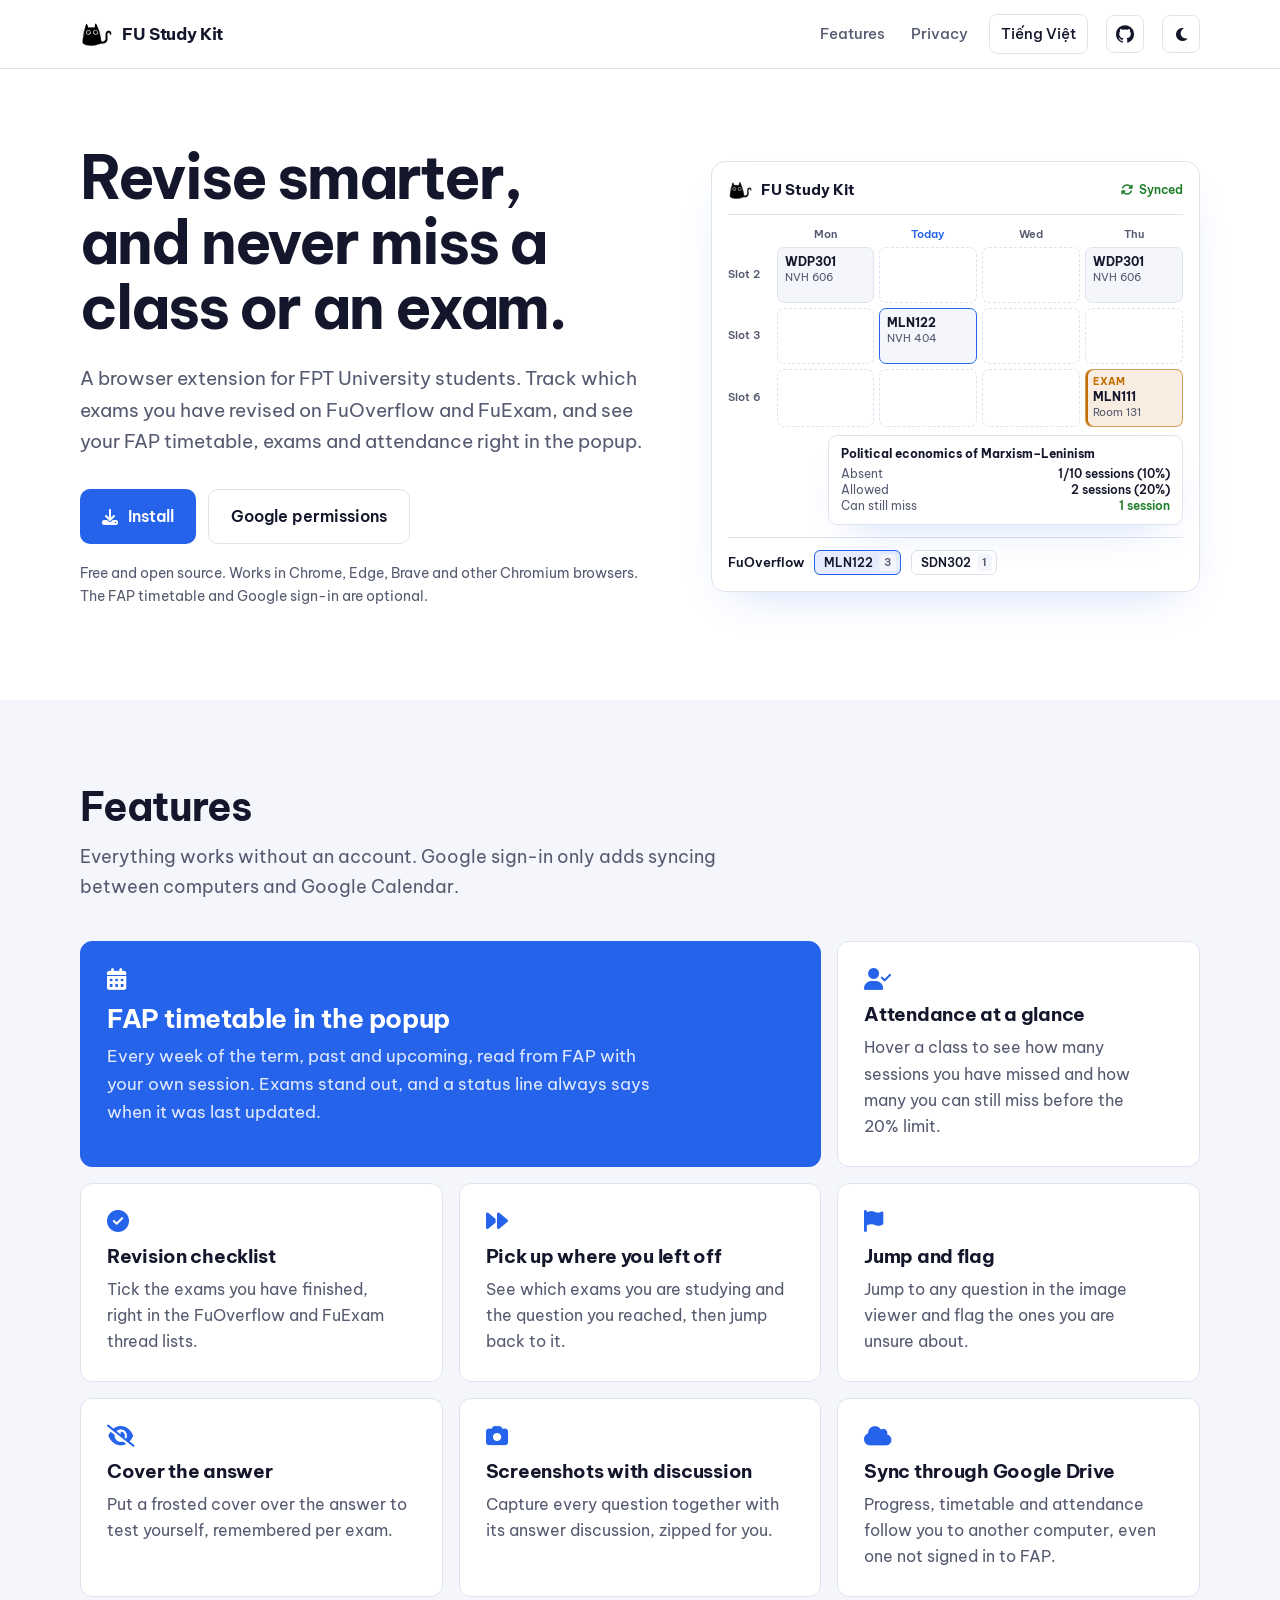
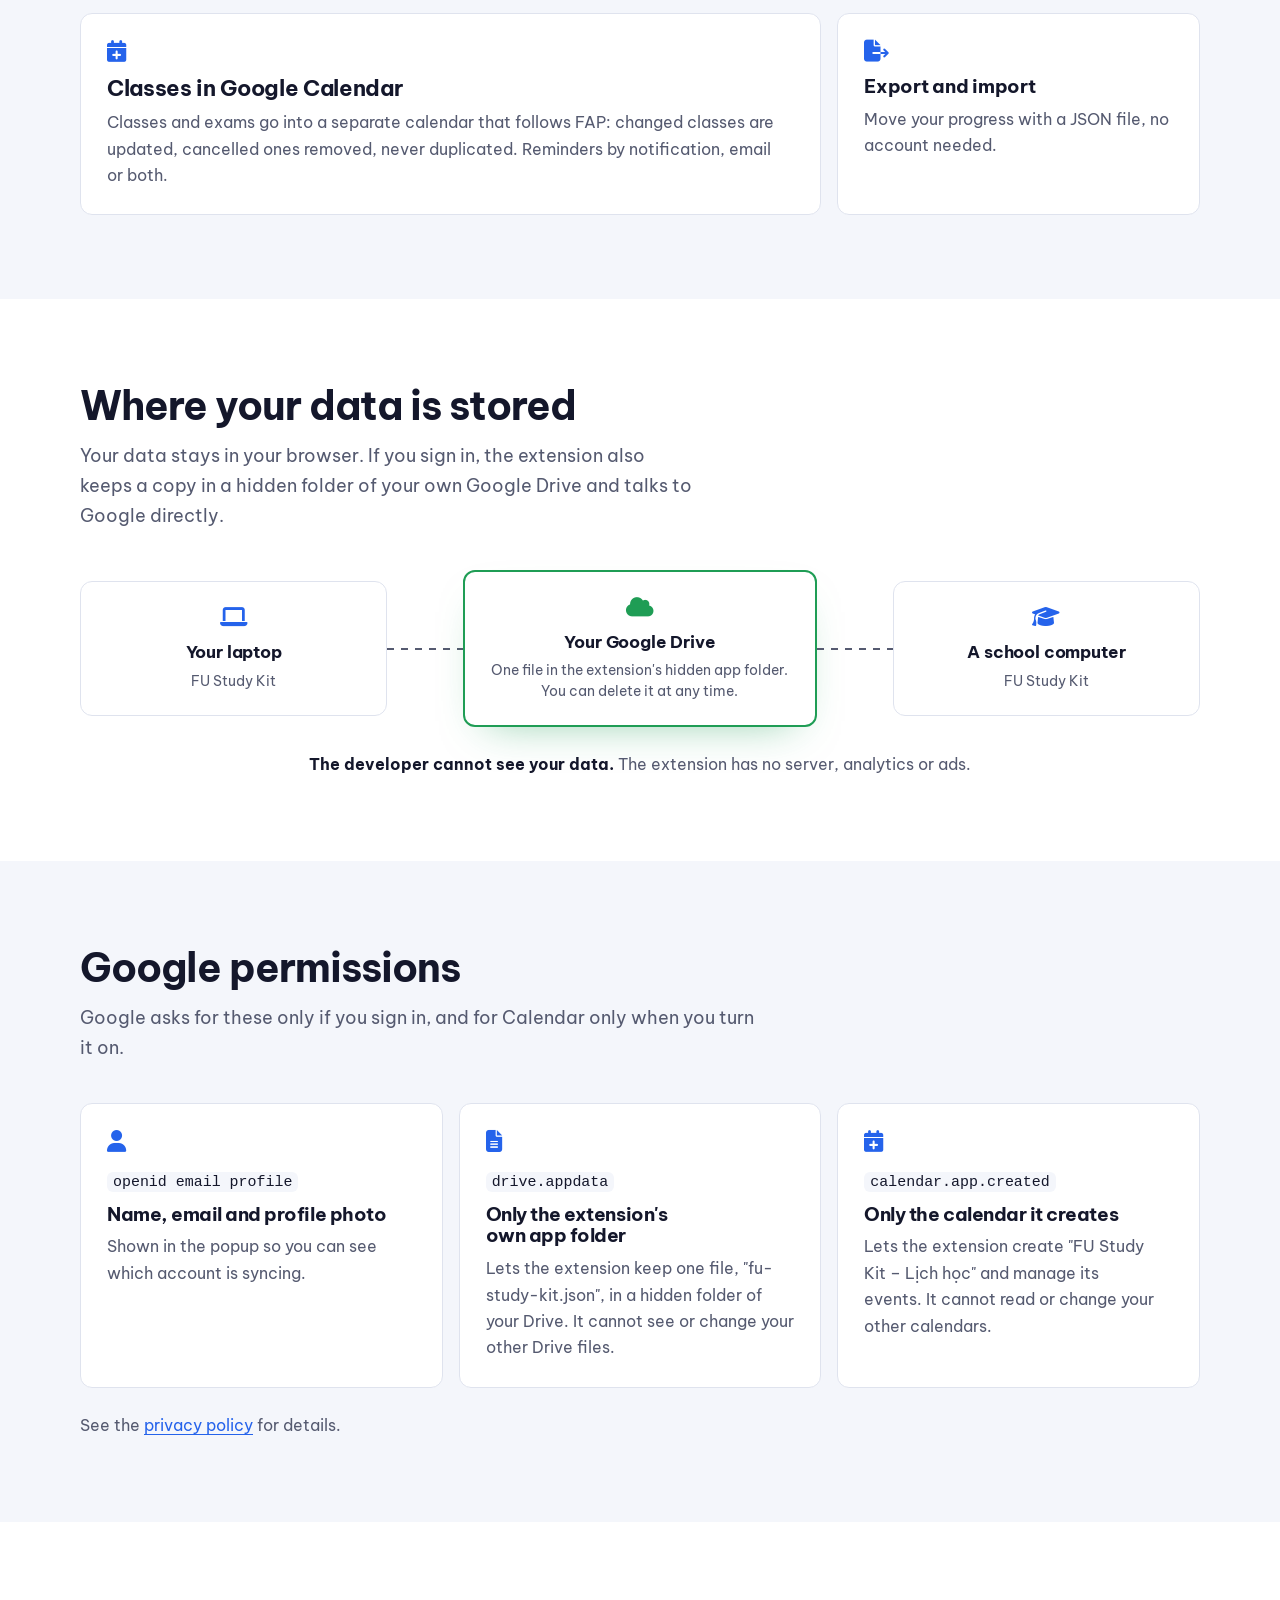
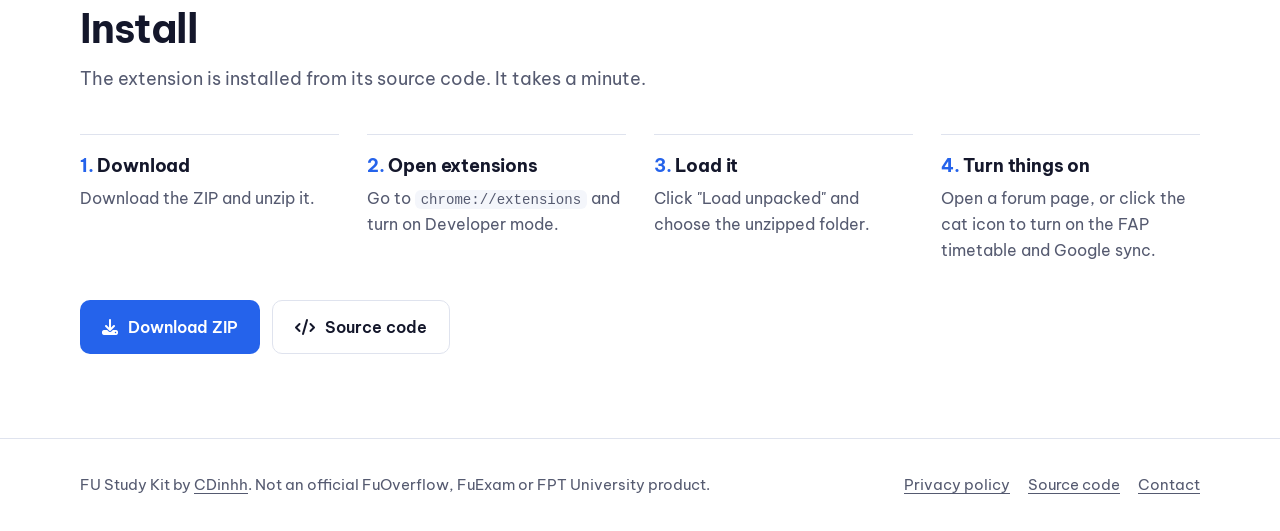
==== docs/index.html @ a61018e3 "Add an English and Vietnamese home page and privacy policy for GitHub Pages" ====
<!DOCTYPE html>
<html lang="en">

<head>
    <meta charset="UTF-8">
    <meta name="viewport" content="width=device-width, initial-scale=1">
    <title>FU Study Kit</title>
    <meta name="description" content="A free, open source browser extension for FPT University students: track exam revision on FuOverflow and FuExam, and see your FAP timetable, exams and attendance in the popup.">
    <link rel="canonical" href="https://cdinhh.github.io/Extension-FU-Study-Kit/">
    <link rel="alternate" hreflang="en" href="https://cdinhh.github.io/Extension-FU-Study-Kit/">
    <link rel="alternate" hreflang="vi" href="https://cdinhh.github.io/Extension-FU-Study-Kit/vi/">
    <meta property="og:title" content="FU Study Kit">
    <meta property="og:description" content="Exam revision checklist for FuOverflow and FuExam, and your FAP timetable, exams and attendance in one popup.">
    <meta property="og:image" content="https://cdinhh.github.io/Extension-FU-Study-Kit/logo.png">
    <link rel="icon" type="image/png" href="logo.png">
    <script src="theme.js"></script>
    <link rel="preconnect" href="https://fonts.googleapis.com">
    <link rel="preconnect" href="https://fonts.gstatic.com" crossorigin>
    <link rel="stylesheet" href="https://fonts.googleapis.com/css2?family=Be+Vietnam+Pro:wght@400;500;600;700&display=swap">
    <link rel="stylesheet" href="style.css">
</head>

<body>
    <a class="skip" href="#main">Skip to content</a>

    <header class="site-head">
        <div class="wrap">
            <a class="mark" href="./"><img src="logo.png" alt="FU Study Kit" width="32" height="32"><span>FU Study Kit</span></a>
            <nav class="nav" aria-label="Main">
                <a href="#features">Features</a>
                <a href="privacy.html">Privacy</a>
                <a class="lang" href="vi/" hreflang="vi" lang="vi">Tiếng Việt</a>
            </nav>
            <a class="head-btn" href="https://github.com/CDinhh/Extension-FU-Study-Kit" aria-label="GitHub repository" title="GitHub repository"><svg viewBox="0 0 24 24" width="18" height="18" fill="currentColor" aria-hidden="true"><path d="M12 .3a12 12 0 0 0-3.8 23.38c.6.12.83-.26.83-.58v-2.03c-3.34.73-4.04-1.61-4.04-1.61-.55-1.39-1.33-1.76-1.33-1.76-1.09-.74.08-.73.08-.73 1.2.09 1.84 1.24 1.84 1.24 1.07 1.83 2.81 1.3 3.5 1 .1-.78.42-1.31.76-1.61-2.67-.3-5.47-1.33-5.47-5.93 0-1.31.47-2.38 1.24-3.22-.13-.3-.54-1.52.1-3.18 0 0 1-.32 3.3 1.23a11.5 11.5 0 0 1 6 0c2.28-1.55 3.29-1.23 3.29-1.23.64 1.66.23 2.88.12 3.18a4.65 4.65 0 0 1 1.23 3.22c0 4.61-2.8 5.63-5.48 5.92.42.37.81 1.1.81 2.22v3.29c0 .32.21.7.82.58A12 12 0 0 0 12 .3"/></svg></a>
            <button class="theme-toggle" type="button" hidden aria-pressed="false" aria-label="Dark mode" title="Dark mode"><i class="fa-solid fa-moon" aria-hidden="true"></i><i class="fa-solid fa-sun" aria-hidden="true"></i></button>
        </div>
    </header>

    <main id="main">
        <section class="hero">
            <div class="wrap">
                <div>
                    <h1>Revise smarter, and never miss a class or an exam.</h1>
                    <p class="lede">A browser extension for FPT University students. Track which exams you have revised on FuOverflow and FuExam, and see your FAP timetable, exams and attendance right in the popup.</p>
                    <div class="cta">
                        <a class="btn btn-primary" href="#install"><i class="fa-solid fa-download" aria-hidden="true"></i>Install</a>
                        <a class="btn btn-ghost" href="#permissions">Google permissions</a>
                    </div>
                    <p class="fine">Free and open source. Works in Chrome, Edge, Brave and other Chromium browsers. The FAP timetable and Google sign-in are optional.</p>
                </div>

                <div class="mock" role="img" aria-label="Illustration of the extension popup: a weekly timetable with an exam slot, a tooltip showing a course's attendance, and the subjects revised on FuOverflow.">
                    <div class="mock-head">
                        <img src="logo.png" alt="" width="24" height="24">
                        FU Study Kit
                        <span class="sync-pill"><i class="fa-solid fa-rotate" aria-hidden="true"></i>Synced</span>
                    </div>
                    <div class="mock-tt">
                        <span></span>
                        <span class="day">Mon</span>
                        <span class="day today">Today</span>
                        <span class="day">Wed</span>
                        <span class="day">Thu</span>
                        <span class="slot">Slot 2</span>
                        <div class="c"><b>WDP301</b>NVH 606</div>
                        <div class="c empty"></div>
                        <div class="c empty"></div>
                        <div class="c"><b>WDP301</b>NVH 606</div>
                        <span class="slot">Slot 3</span>
                        <div class="c empty"></div>
                        <div class="c hover"><b>MLN122</b>NVH 404</div>
                        <div class="c empty"></div>
                        <div class="c empty"></div>
                        <span class="slot">Slot 6</span>
                        <div class="c empty"></div>
                        <div class="c empty"></div>
                        <div class="c empty"></div>
                        <div class="c exam"><i>EXAM</i><b>MLN111</b>Room 131</div>
                    </div>
                    <div class="mock-tip">
                        <b>Political economics of Marxism–Leninism</b>
                        <span>Absent <em>1/10 sessions (10%)</em></span>
                        <span>Allowed <em>2 sessions (20%)</em></span>
                        <span>Can still miss <em class="ok">1 session</em></span>
                    </div>
                    <div class="mock-sites">
                        FuOverflow
                        <span class="chip on">MLN122 <span>3</span></span>
                        <span class="chip">SDN302 <span>1</span></span>
                    </div>
                </div>
            </div>
        </section>

        <section class="section alt" id="features">
            <div class="wrap">
                <div class="section-head in">
                    <h2>Features</h2>
                    <p>Everything works without an account. Google sign-in only adds syncing between computers and Google Calendar.</p>
                </div>
                <div class="bento">
                    <article class="tile wide in">
                        <i class="icon fa-solid fa-calendar-days" aria-hidden="true"></i>
                        <h3>FAP timetable in the popup</h3>
                        <p>Every week of the term, past and upcoming, read from FAP with your own session. Exams stand out, and a status line always says when it was last updated.</p>
                    </article>
                    <article class="tile in">
                        <i class="icon fa-solid fa-user-check" aria-hidden="true"></i>
                        <h3>Attendance at a glance</h3>
                        <p>Hover a class to see how many sessions you have missed and how many you can still miss before the 20% limit.</p>
                    </article>
                    <article class="tile in">
                        <i class="icon fa-solid fa-circle-check" aria-hidden="true"></i>
                        <h3>Revision checklist</h3>
                        <p>Tick the exams you have finished, right in the FuOverflow and FuExam thread lists.</p>
                    </article>
                    <article class="tile in">
                        <i class="icon fa-solid fa-forward" aria-hidden="true"></i>
                        <h3>Pick up where you left off</h3>
                        <p>See which exams you are studying and the question you reached, then jump back to it.</p>
                    </article>
                    <article class="tile in">
                        <i class="icon fa-solid fa-flag" aria-hidden="true"></i>
                        <h3>Jump and flag</h3>
                        <p>Jump to any question in the image viewer and flag the ones you are unsure about.</p>
                    </article>
                    <article class="tile in">
                        <i class="icon fa-solid fa-eye-slash" aria-hidden="true"></i>
                        <h3>Cover the answer</h3>
                        <p>Put a frosted cover over the answer to test yourself, remembered per exam.</p>
                    </article>
                    <article class="tile in">
                        <i class="icon fa-solid fa-camera" aria-hidden="true"></i>
                        <h3>Screenshots with discussion</h3>
                        <p>Capture every question together with its answer discussion, zipped for you.</p>
                    </article>
                    <article class="tile in">
                        <i class="icon fa-solid fa-cloud" aria-hidden="true"></i>
                        <h3>Sync through Google Drive</h3>
                        <p>Progress, timetable and attendance follow you to another computer, even one not signed in to FAP.</p>
                    </article>
                    <article class="tile span in">
                        <i class="icon fa-solid fa-calendar-plus" aria-hidden="true"></i>
                        <h3>Classes in Google Calendar</h3>
                        <p>Classes and exams go into a separate calendar that follows FAP: changed classes are updated, cancelled ones removed, never duplicated. Reminders by notification, email or both.</p>
                    </article>
                    <article class="tile in">
                        <i class="icon fa-solid fa-file-export" aria-hidden="true"></i>
                        <h3>Export and import</h3>
                        <p>Move your progress with a JSON file, no account needed.</p>
                    </article>
                </div>
            </div>
        </section>

        <section class="section" id="sync">
            <div class="wrap">
                <div class="section-head in">
                    <h2>Where your data is stored</h2>
                    <p>Your data stays in your browser. If you sign in, the extension also keeps a copy in a hidden folder of your own Google Drive and talks to Google directly.</p>
                </div>
                <div class="flow in">
                    <div class="node">
                        <i class="icon fa-solid fa-laptop" aria-hidden="true"></i>
                        <strong>Your laptop</strong>
                        <small>FU Study Kit</small>
                    </div>
                    <div class="pipe" aria-hidden="true"></div>
                    <div class="node home">
                        <i class="icon fa-solid fa-cloud" aria-hidden="true"></i>
                        <strong>Your Google Drive</strong>
                        <small>One file in the extension's hidden app folder. You can delete it at any time.</small>
                    </div>
                    <div class="pipe rev" aria-hidden="true"></div>
                    <div class="node">
                        <i class="icon fa-solid fa-graduation-cap" aria-hidden="true"></i>
                        <strong>A school computer</strong>
                        <small>FU Study Kit</small>
                    </div>
                </div>
                <p class="flow-note in"><b>The developer cannot see your data.</b> The extension has no server, analytics or ads.</p>
            </div>
        </section>

        <section class="section alt" id="permissions">
            <div class="wrap">
                <div class="section-head in">
                    <h2>Google permissions</h2>
                    <p>Google asks for these only if you sign in, and for Calendar only when you turn it on.</p>
                </div>
                <div class="perm">
                    <article class="in">
                        <i class="icon fa-solid fa-user" aria-hidden="true"></i>
                        <code>openid email profile</code>
                        <h3>Name, email and profile photo</h3>
                        <p>Shown in the popup so you can see which account is syncing.</p>
                    </article>
                    <article class="in">
                        <i class="icon fa-solid fa-file-lines" aria-hidden="true"></i>
                        <code>drive.appdata</code>
                        <h3>Only the extension's own app folder</h3>
                        <p>Lets the extension keep one file, "fu-study-kit.json", in a hidden folder of your Drive. It cannot see or change your other Drive files.</p>
                    </article>
                    <article class="in">
                        <i class="icon fa-solid fa-calendar-plus" aria-hidden="true"></i>
                        <code>calendar.app.created</code>
                        <h3>Only the calendar it creates</h3>
                        <p>Lets the extension create "FU Study Kit – Lịch học" and manage its events. It cannot read or change your other calendars.</p>
                    </article>
                </div>
                <p class="more in">See the <a href="privacy.html">privacy policy</a> for details.</p>
            </div>
        </section>

        <section class="section" id="install">
            <div class="wrap">
                <div class="section-head in">
                    <h2>Install</h2>
                    <p>The extension is installed from its source code. It takes a minute.</p>
                </div>
                <ol class="steps in">
                    <li><b>Download</b>Download the ZIP and unzip it.</li>
                    <li><b>Open extensions</b>Go to <code>chrome://extensions</code> and turn on Developer mode.</li>
                    <li><b>Load it</b>Click "Load unpacked" and choose the unzipped folder.</li>
                    <li><b>Turn things on</b>Open a forum page, or click the cat icon to turn on the FAP timetable and Google sync.</li>
                </ol>
                <div class="steps-cta cta">
                    <a class="btn btn-primary" href="https://github.com/CDinhh/Extension-FU-Study-Kit/archive/refs/heads/main.zip"><i class="fa-solid fa-download" aria-hidden="true"></i>Download ZIP</a>
                    <a class="btn btn-ghost" href="https://github.com/CDinhh/Extension-FU-Study-Kit"><i class="fa-solid fa-code" aria-hidden="true"></i>Source code</a>
                </div>
            </div>
        </section>
    </main>

    <footer class="site-foot">
        <div class="wrap">
            <span>FU Study Kit by <a href="https://github.com/CDinhh">CDinhh</a>. Not an official FuOverflow, FuExam or FPT University product.</span>
            <nav aria-label="Footer">
                <a href="privacy.html">Privacy policy</a>
                <a href="https://github.com/CDinhh/Extension-FU-Study-Kit">Source code</a>
                <a href="https://github.com/CDinhh/Extension-FU-Study-Kit/issues">Contact</a>
            </nav>
        </div>
    </footer>
</body>

</html>
---- docs/style.css ----
/* Icons: Font Awesome Free 6.5.1 solid (fontawesome.com, CC BY 4.0 / SIL OFL 1.1, see fontawesome-LICENSE.txt); the classes below are the glyphs this site uses. */
@font-face {
    font-family: 'Font Awesome 6 Free';
    font-weight: 900;
    font-display: block;
    src: url('fa-solid-900.woff2') format('woff2');
}
.fa-solid { display: inline-block; font: 900 1em/1 'Font Awesome 6 Free'; -webkit-font-smoothing: antialiased; }
.fa-rotate::before { content: '\f2f1'; }
.fa-circle-check::before { content: '\f058'; }
.fa-file-export::before { content: '\f56e'; }
.fa-house::before { content: '\f015'; }
.fa-download::before { content: '\f019'; }
.fa-moon::before { content: '\f186'; }
.fa-sun::before { content: '\f185'; }
.fa-user::before { content: '\f007'; }
.fa-file-lines::before { content: '\f15c'; }
.fa-server::before { content: '\f233'; }
.fa-ban::before { content: '\f05e'; }
.fa-calendar-days::before { content: '\f073'; }
.fa-calendar-plus::before { content: '\f271'; }
.fa-user-check::before { content: '\f4fc'; }
.fa-flag::before { content: '\f024'; }
.fa-camera::before { content: '\f030'; }
.fa-eye-slash::before { content: '\f070'; }
.fa-forward::before { content: '\f04e'; }
.fa-cloud::before { content: '\f0c2'; }
.fa-laptop::before { content: '\f109'; }
.fa-graduation-cap::before { content: '\f19d'; }
.fa-code::before { content: '\f121'; }

:root {
    color-scheme: light;
    --paper: #ffffff;
    --paper-2: #f4f6fb;
    --card: #ffffff;
    --ink: #14172b;
    --muted: #555a70;
    --line: #dfe3ee;
    --brand: #2563eb;
    --brand-ink: #ffffff;
    --sky: #06b6f5;
    --ok: #1d7d27;
    --drive: #1f9d55;
    --exam: #c26d00;
    --shadow: 0 18px 44px -24px rgb(37 99 235 / 30%);
    --radius: 12px;
    --sans: 'Be Vietnam Pro', 'Segoe UI Variable', 'Segoe UI', system-ui, sans-serif;
}

:root[data-theme='dark'] {
    color-scheme: dark;
    --paper: #0b0c0f;
    --paper-2: #121419;
    --card: #191c22;
    --ink: #f2f3f8;
    --muted: #aeb1c5;
    --line: #2a2e37;
    --brand: #6ea8fe;
    --brand-ink: #0b0c0f;
    --ok: #3ecf8e;
    --drive: #3ecf8e;
    --exam: #f5a524;
    --shadow: 0 18px 44px -24px rgb(0 0 0 / 80%);
}

*, *::before, *::after { box-sizing: border-box; }

html { scroll-behavior: smooth; scroll-padding-top: 88px; -webkit-text-size-adjust: 100%; }

body {
    margin: 0;
    background: var(--paper);
    color: var(--ink);
    font: 400 17px/1.65 var(--sans);
    -webkit-font-smoothing: antialiased;
}

img { display: block; max-width: 100%; }

a { color: var(--brand); text-underline-offset: 3px; text-decoration-thickness: 1px; }
a:hover { text-decoration-thickness: 2px; }
:focus-visible { outline: 3px solid var(--sky); outline-offset: 3px; border-radius: 6px; }

h1, h2, h3 { margin: 0; line-height: 1.15; letter-spacing: -.025em; font-weight: 700; text-wrap: balance; }
p { margin: 0; text-wrap: pretty; }

.wrap { width: min(1120px, 100% - 40px); margin-inline: auto; }

.skip {
    position: absolute;
    left: 16px;
    top: -60px;
    z-index: 30;
    padding: 8px 14px;
    background: var(--brand);
    color: var(--brand-ink);
    border-radius: 8px;
}
.skip:focus { top: 12px; }

/* ===== Header ===== */
.site-head {
    position: sticky;
    top: 0;
    z-index: 20;
    background: color-mix(in srgb, var(--paper) 88%, transparent);
    backdrop-filter: blur(14px);
    border-bottom: 1px solid var(--line);
}
.site-head .wrap { display: flex; align-items: center; gap: 12px; min-height: 68px; }

.mark {
    display: flex;
    align-items: center;
    gap: 10px;
    color: var(--ink);
    font-weight: 700;
    letter-spacing: -.02em;
    text-decoration: none;
    margin-right: auto;
}
.mark img { flex: none; width: 32px; height: 32px; border-radius: 8px; transition: transform .5s cubic-bezier(.2, 1.4, .4, 1); }
.mark:hover img { transform: rotate(-14deg) scale(1.08); }

.nav { display: flex; align-items: center; gap: 4px; font-size: 15px; font-weight: 500; }
.nav a { padding: 7px 11px; border-radius: 8px; color: var(--muted); text-decoration: none; white-space: nowrap; transition: background .2s, color .2s; }
.nav a:hover { background: var(--paper-2); color: var(--ink); }
.nav a[aria-current='page'] { color: var(--ink); }
.nav .lang { border: 1px solid var(--line); margin-left: 6px; color: var(--ink); }

.head-btn {
    flex: none;
    display: grid;
    place-items: center;
    width: 38px;
    height: 38px;
    margin-left: 6px;
    border: 1px solid var(--line);
    border-radius: 8px;
    color: var(--ink);
    transition: background .2s;
}
.head-btn:hover { background: var(--paper-2); }
.head-btn svg { transition: transform .4s cubic-bezier(.2, 1.4, .4, 1); }
.head-btn:hover svg { transform: rotate(-8deg) scale(1.12); }

.theme-toggle {
    flex: none;
    display: grid;
    place-items: center;
    width: 38px;
    height: 38px;
    margin-left: 6px;
    border: 1px solid var(--line);
    border-radius: 8px;
    background: transparent;
    color: var(--ink);
    font-size: 15px;
    cursor: pointer;
    transition: background .2s;
}
.theme-toggle[hidden] { display: none; }
.theme-toggle:hover { background: var(--paper-2); }
.theme-toggle .fa-solid { transition: transform .4s cubic-bezier(.2, 1.4, .4, 1); }
.theme-toggle:hover .fa-solid { transform: rotate(-20deg) scale(1.12); }
.theme-toggle .fa-sun, :root[data-theme='dark'] .theme-toggle .fa-moon { display: none; }
:root[data-theme='dark'] .theme-toggle .fa-sun { display: inline-block; }

/* ===== Buttons ===== */
.btn {
    display: inline-flex;
    align-items: center;
    gap: 10px;
    padding: 13px 22px;
    border-radius: 10px;
    font-weight: 600;
    font-size: 16px;
    text-decoration: none;
    transition: transform .25s cubic-bezier(.2, 1.4, .4, 1), background .2s, border-color .2s;
}
.btn:hover { transform: translateY(-2px); }
.btn:active { transform: translateY(0); }
.btn-primary { background: var(--brand); color: var(--brand-ink); }
.btn-ghost { color: var(--ink); border: 1px solid var(--line); background: var(--card); }
.btn-ghost:hover { border-color: var(--brand); }

/* ===== Hero ===== */
.hero { padding: 76px 0 92px; }
.hero .wrap { display: grid; grid-template-columns: 1.08fr .92fr; gap: 56px; align-items: center; }
.hero h1 { font-size: clamp(38px, 5.2vw, 60px); line-height: 1.08; letter-spacing: -.035em; }
.lede { margin: 24px 0 32px; max-width: 34em; font-size: 19px; color: var(--muted); }
.cta { display: flex; flex-wrap: wrap; gap: 12px; }
.fine { margin-top: 18px; font-size: 14px; color: var(--muted); }

/* Popup mock, modelled on the real extension popup */
.mock {
    border-radius: 14px;
    background: var(--card);
    border: 1px solid var(--line);
    box-shadow: var(--shadow);
    padding: 16px;
    font-size: 13px;
    line-height: 1.35;
    user-select: none;
    animation: rise .8s cubic-bezier(.2, 1.1, .3, 1) both;
}
.mock-head { display: flex; align-items: center; gap: 9px; padding-bottom: 12px; border-bottom: 1px solid var(--line); font-weight: 700; font-size: 15px; }
.mock-head img { width: 24px; height: 24px; border-radius: 6px; }
.sync-pill { display: inline-flex; align-items: center; gap: 6px; margin-left: auto; font-size: 12px; font-weight: 600; color: var(--ok); }
.sync-pill .fa-solid { animation: spin 1.2s .9s cubic-bezier(.5, 0, .3, 1) 2 both; }

.mock-tt { display: grid; grid-template-columns: 44px repeat(4, 1fr); gap: 5px; margin-top: 12px; }
.mock-tt .day { text-align: center; font-size: 11px; font-weight: 600; color: var(--muted); }
.mock-tt .day.today { color: var(--brand); }
.mock-tt .slot { align-self: center; font-size: 11px; font-weight: 600; color: var(--muted); }
.mock-tt .c { min-height: 56px; padding: 6px 7px; border: 1px solid var(--line); border-radius: 7px; background: var(--paper-2); font-size: 11px; color: var(--muted); animation: rise .6s cubic-bezier(.2, 1, .3, 1) both; }
.mock-tt .c b { display: block; color: var(--ink); font-size: 12px; }
.mock-tt .c.empty { border-style: dashed; background: transparent; animation: none; }
.mock-tt .c.exam { border-color: color-mix(in srgb, var(--exam) 60%, transparent); background: color-mix(in srgb, var(--exam) 12%, var(--card)); box-shadow: inset 2px 0 0 var(--exam); }
.mock-tt .c.exam i { display: block; font-style: normal; font-size: 9.5px; font-weight: 700; letter-spacing: .04em; color: var(--exam); }
.mock-tt .c.hover { border-color: var(--brand); }
.mock-tt .c:nth-child(7) { animation-delay: .15s; }
.mock-tt .c:nth-child(9) { animation-delay: .3s; }
.mock-tt .c:nth-child(14) { animation-delay: .45s; }

.mock-tip { position: relative; width: 78%; margin: 8px 0 0 auto; padding: 10px 12px; border: 1px solid var(--line); border-radius: 9px; background: var(--card); box-shadow: var(--shadow); font-size: 12px; animation: rise .6s 1.1s cubic-bezier(.2, 1, .3, 1) both; }
.mock-tip b { display: block; margin-bottom: 4px; color: var(--ink); }
.mock-tip span { display: flex; justify-content: space-between; gap: 12px; color: var(--muted); }
.mock-tip em { font-style: normal; font-weight: 600; color: var(--ink); }
.mock-tip em.ok { color: var(--ok); }

.mock-sites { display: flex; align-items: center; gap: 10px; margin-top: 12px; padding-top: 12px; border-top: 1px solid var(--line); font-weight: 600; }
.chip { display: inline-flex; align-items: center; gap: 6px; padding: 3px 4px 3px 9px; border: 1px solid var(--line); border-radius: 6px; font-size: 12px; font-weight: 600; }
.chip span { padding: 1px 5px; border-radius: 4px; background: var(--paper-2); color: var(--muted); font-size: 11px; }
.chip.on { border-color: var(--brand); background: color-mix(in srgb, var(--brand) 12%, var(--card)); }

@keyframes rise { from { opacity: 0; transform: translateY(14px); } }
@keyframes spin { to { transform: rotate(360deg); } }

/* ===== Sections ===== */
.section { padding: 84px 0; }
.section.alt { background: var(--paper-2); }
.section-head { max-width: 40em; margin-bottom: 40px; }
.section-head h2 { font-size: clamp(28px, 3.6vw, 40px); }
.section-head p { margin-top: 12px; color: var(--muted); font-size: 18px; }

@supports (animation-timeline: view()) {
    @media (prefers-reduced-motion: no-preference) {
        .in { animation: rise linear both; animation-timeline: view(); animation-range: entry 0% entry 42%; }
    }
}

/* Icon in front of a card title */
.icon { display: block; margin-bottom: 14px; color: var(--brand); font-size: 22px; transition: transform .35s cubic-bezier(.2, 1.5, .4, 1); }

/* Features */
.bento { display: grid; grid-template-columns: repeat(3, 1fr); gap: 16px; }
.tile { padding: 26px; background: var(--card); border: 1px solid var(--line); border-radius: var(--radius); transition: border-color .25s; }
.tile:hover { border-color: var(--brand); }
.tile:hover .icon { transform: translateY(-3px) scale(1.1); }
.tile h3 { font-size: 19px; margin-bottom: 8px; letter-spacing: -.015em; }
.tile p { color: var(--muted); font-size: 16px; }
.tile.wide { grid-column: span 2; background: var(--brand); border-color: var(--brand); }
.tile.wide .icon, .tile.wide h3 { color: var(--brand-ink); }
.tile.wide h3 { font-size: 26px; }
.tile.wide p { color: color-mix(in srgb, var(--brand-ink) 86%, transparent); font-size: 17px; max-width: 32em; }
.tile.span { grid-column: span 2; }
.tile.span h3 { font-size: 22px; }

/* Sync flow */
.flow { display: grid; grid-template-columns: 1fr 76px 1.15fr 76px 1fr; align-items: center; }
.node { padding: 24px 20px; text-align: center; background: var(--card); border: 1px solid var(--line); border-radius: var(--radius); }
.node .icon { margin: 0 auto 10px; }
.node strong { display: block; font-size: 17px; letter-spacing: -.01em; }
.node small { display: block; margin-top: 4px; color: var(--muted); font-size: 14px; line-height: 1.45; }
.node.home { border: 2px solid var(--drive); box-shadow: 0 18px 44px -24px color-mix(in srgb, var(--drive) 55%, transparent); }
.node.home .icon { color: var(--drive); }
.pipe { height: 2px; background: repeating-linear-gradient(90deg, var(--muted) 0 7px, transparent 7px 14px); background-size: 28px 2px; animation: flow 1.1s linear infinite; }
.pipe.rev { animation-direction: reverse; }
@keyframes flow { to { background-position-x: 28px; } }
@keyframes flow-down { to { background-position-y: 28px; } }
.flow-note { margin-top: 24px; text-align: center; color: var(--muted); font-size: 16px; }
.flow-note b { color: var(--ink); }
.more { margin-top: 24px; color: var(--muted); font-size: 16px; }

/* Permissions */
.perm { display: grid; grid-template-columns: repeat(3, 1fr); gap: 16px; }
.perm article { padding: 26px; border-radius: var(--radius); background: var(--card); border: 1px solid var(--line); }
.perm h3 { font-size: 19px; margin-bottom: 8px; }
.perm p { color: var(--muted); font-size: 16px; }
code { font: 500 .88em ui-monospace, 'Cascadia Code', Consolas, monospace; padding: .12em .4em; border-radius: 6px; background: var(--paper-2); overflow-wrap: anywhere; }
.perm code { display: inline-block; margin-bottom: 12px; }

/* Install steps */
.steps { display: grid; grid-template-columns: repeat(4, 1fr); gap: 28px; margin: 0; padding: 0; list-style: none; counter-reset: s; }
.steps li { counter-increment: s; padding-top: 16px; border-top: 1px solid var(--line); color: var(--muted); font-size: 16px; }
.steps b { display: block; margin-bottom: 4px; color: var(--ink); font-size: 18px; letter-spacing: -.01em; }
.steps b::before { content: counter(s) '. '; color: var(--brand); }
.steps-cta { margin-top: 36px; }

/* ===== Policy page ===== */
.doc-hero { padding: 60px 0 44px; }
.doc-hero h1 { font-size: clamp(36px, 5vw, 54px); letter-spacing: -.035em; }
.doc-hero .meta { margin-top: 14px; color: var(--muted); font-size: 15px; }

.promises { display: grid; grid-template-columns: repeat(3, 1fr); gap: 14px; margin-top: 34px; }
.promises div { padding: 20px; background: var(--paper-2); border-radius: var(--radius); font-size: 15px; color: var(--muted); line-height: 1.5; }
.promises .icon { font-size: 18px; margin-bottom: 10px; }
.promises b { display: block; color: var(--ink); font-size: 17px; letter-spacing: -.01em; margin-bottom: 3px; }

.doc { display: grid; grid-template-columns: 230px minmax(0, 1fr); gap: 56px; align-items: start; padding-bottom: 96px; }
.toc { position: sticky; top: 92px; font-size: 14.5px; }
.toc ol { margin: 0; padding: 0; list-style: none; }
.toc a { display: block; padding: 5px 0; color: var(--muted); text-decoration: none; line-height: 1.4; transition: color .2s; }
.toc a:hover { color: var(--brand); }

.prose { max-width: 720px; }
.prose section + section { margin-top: 48px; }
.prose h2 { font-size: 26px; margin-bottom: 14px; }
.prose p + p, .prose p + ul, .prose ul + p, .prose p + .table-wrap, .prose .table-wrap + p { margin-top: 14px; }
.prose ul { padding-left: 20px; margin-bottom: 0; }
.prose li + li { margin-top: 8px; }

.table-wrap { overflow-x: auto; border: 1px solid var(--line); border-radius: var(--radius); background: var(--card); }
table { width: 100%; border-collapse: collapse; font-size: 15px; line-height: 1.5; }
th, td { padding: 13px 16px; text-align: left; vertical-align: top; }
thead th { font-size: 13px; font-weight: 600; color: var(--muted); background: var(--paper-2); }
tbody tr + tr th, tbody tr + tr td { border-top: 1px solid var(--line); }
tbody th { font-weight: 600; min-width: 150px; }
td { min-width: 170px; color: var(--muted); }

.callout { margin-top: 16px; padding: 18px 20px; background: var(--paper-2); border-radius: var(--radius); font-size: 16px; }
.callout p + p { margin-top: 10px; }

/* ===== Footer ===== */
.site-foot { padding: 34px 0; border-top: 1px solid var(--line); color: var(--muted); font-size: 14.5px; }
.site-foot .wrap { display: flex; flex-wrap: wrap; gap: 8px 22px; align-items: center; justify-content: space-between; }
.site-foot nav { display: flex; flex-wrap: wrap; gap: 6px 18px; }
.site-foot a { color: var(--muted); }
.site-foot a:hover { color: var(--ink); }

/* ===== Responsive ===== */
@media (max-width: 920px) {
    .hero { padding: 48px 0 72px; }
    .hero .wrap { grid-template-columns: 1fr; gap: 48px; }
    .bento, .perm { grid-template-columns: repeat(2, 1fr); }
    .steps { grid-template-columns: repeat(2, 1fr); }
    .doc { grid-template-columns: minmax(0, 1fr); gap: 28px; }
    .toc { position: static; }
    .toc ol { columns: 2; column-gap: 16px; }
    .toc li { break-inside: avoid; }
}

@media (max-width: 640px) {
    body { font-size: 16px; }
    .wrap { width: calc(100% - 32px); }
    .section { padding: 64px 0; }
    .site-head .wrap { min-height: 60px; gap: 2px; }
    .head-btn, .theme-toggle { width: 34px; height: 34px; margin-left: 2px; }
    .nav .lang { margin-left: 2px; }
    .mark span, .nav a:first-child { display: none; }
    .nav { font-size: 14px; }
    .nav a { padding: 6px 8px; }
    .lede { font-size: 17px; }
    .bento, .perm, .steps, .promises { grid-template-columns: 1fr; }
    .tile.wide, .tile.span { grid-column: auto; }
    .cta .btn { flex: 1 1 100%; justify-content: center; }
    .flow { grid-template-columns: 1fr; }
    .pipe { justify-self: center; width: 2px; height: 34px; background: repeating-linear-gradient(180deg, var(--muted) 0 7px, transparent 7px 14px); background-size: 2px 28px; animation-name: flow-down; }
    .toc ol { columns: 1; }
    .mock-tt { grid-template-columns: 38px repeat(4, 1fr); }
}

@media (prefers-reduced-motion: reduce) {
    *, *::before, *::after, ::view-transition-group(*), ::view-transition-old(*), ::view-transition-new(*) { animation: none !important; transition: none !important; }
    html { scroll-behavior: auto; }
}
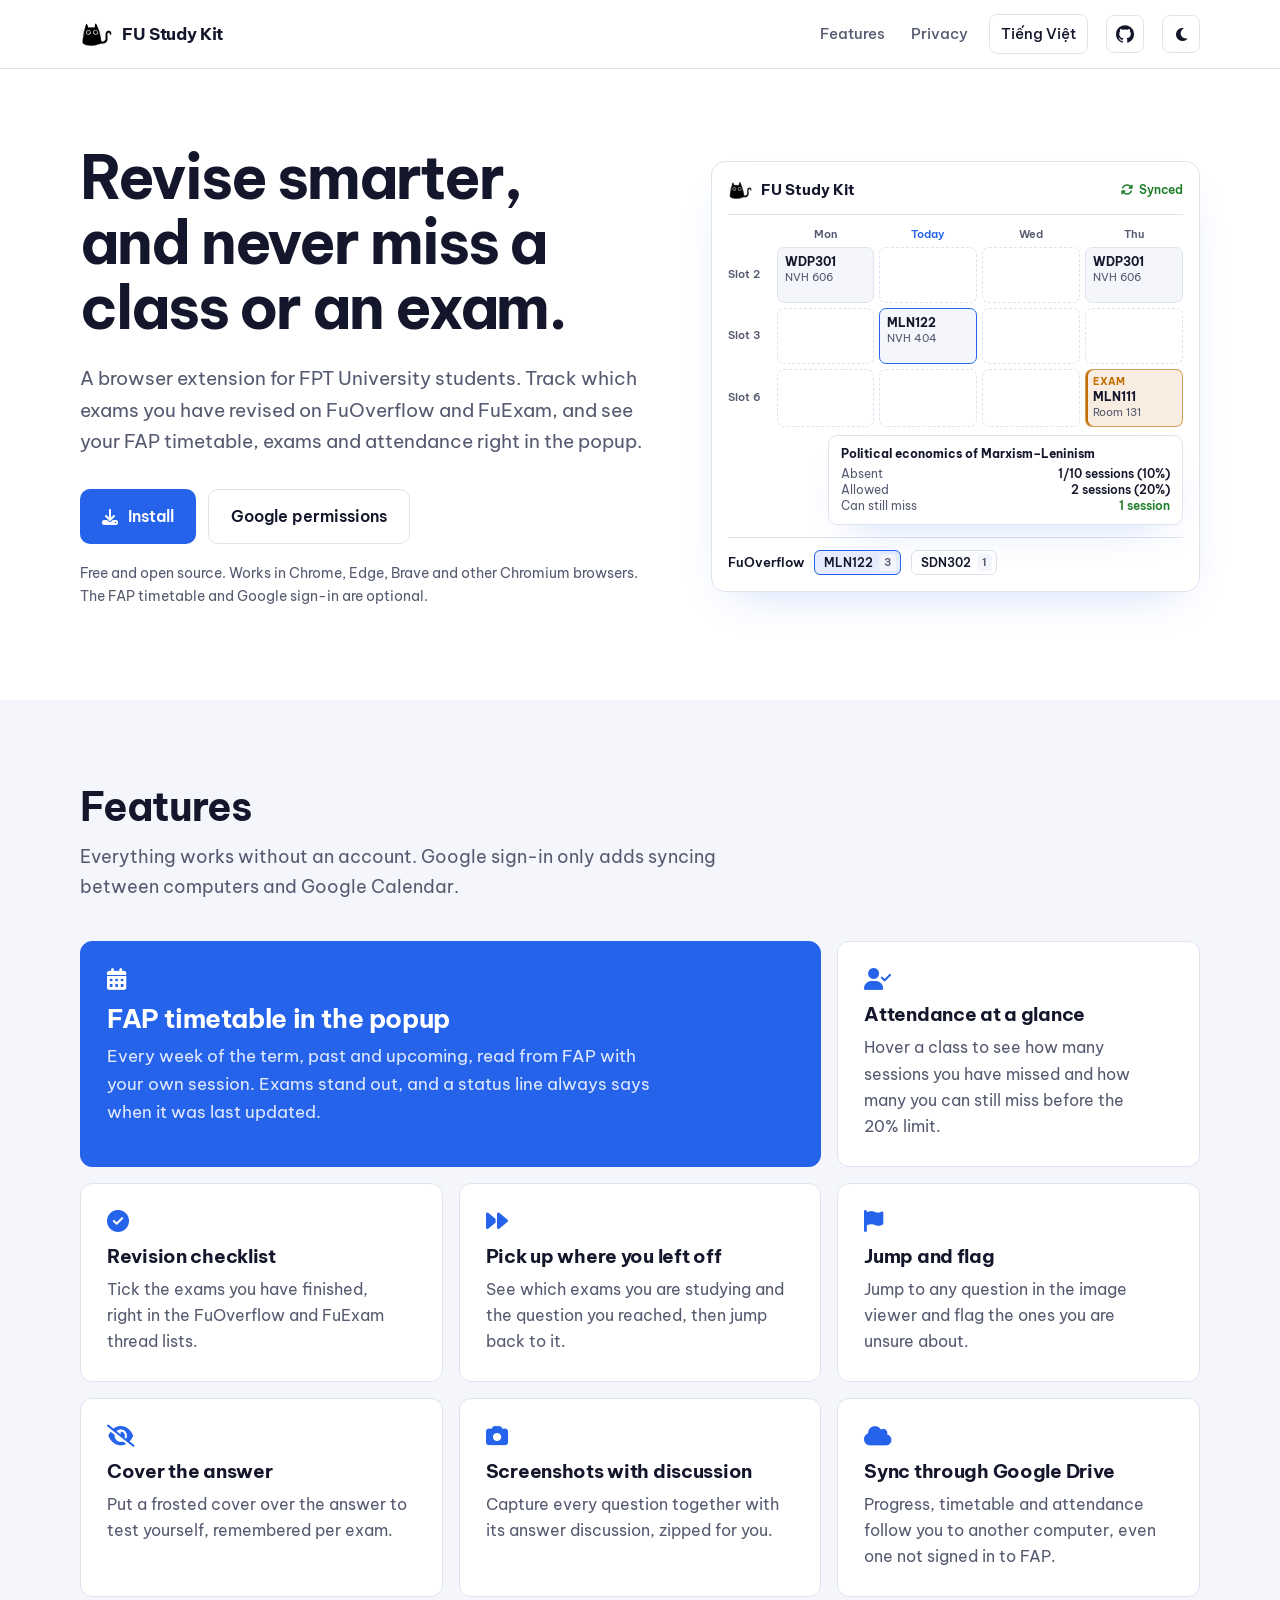
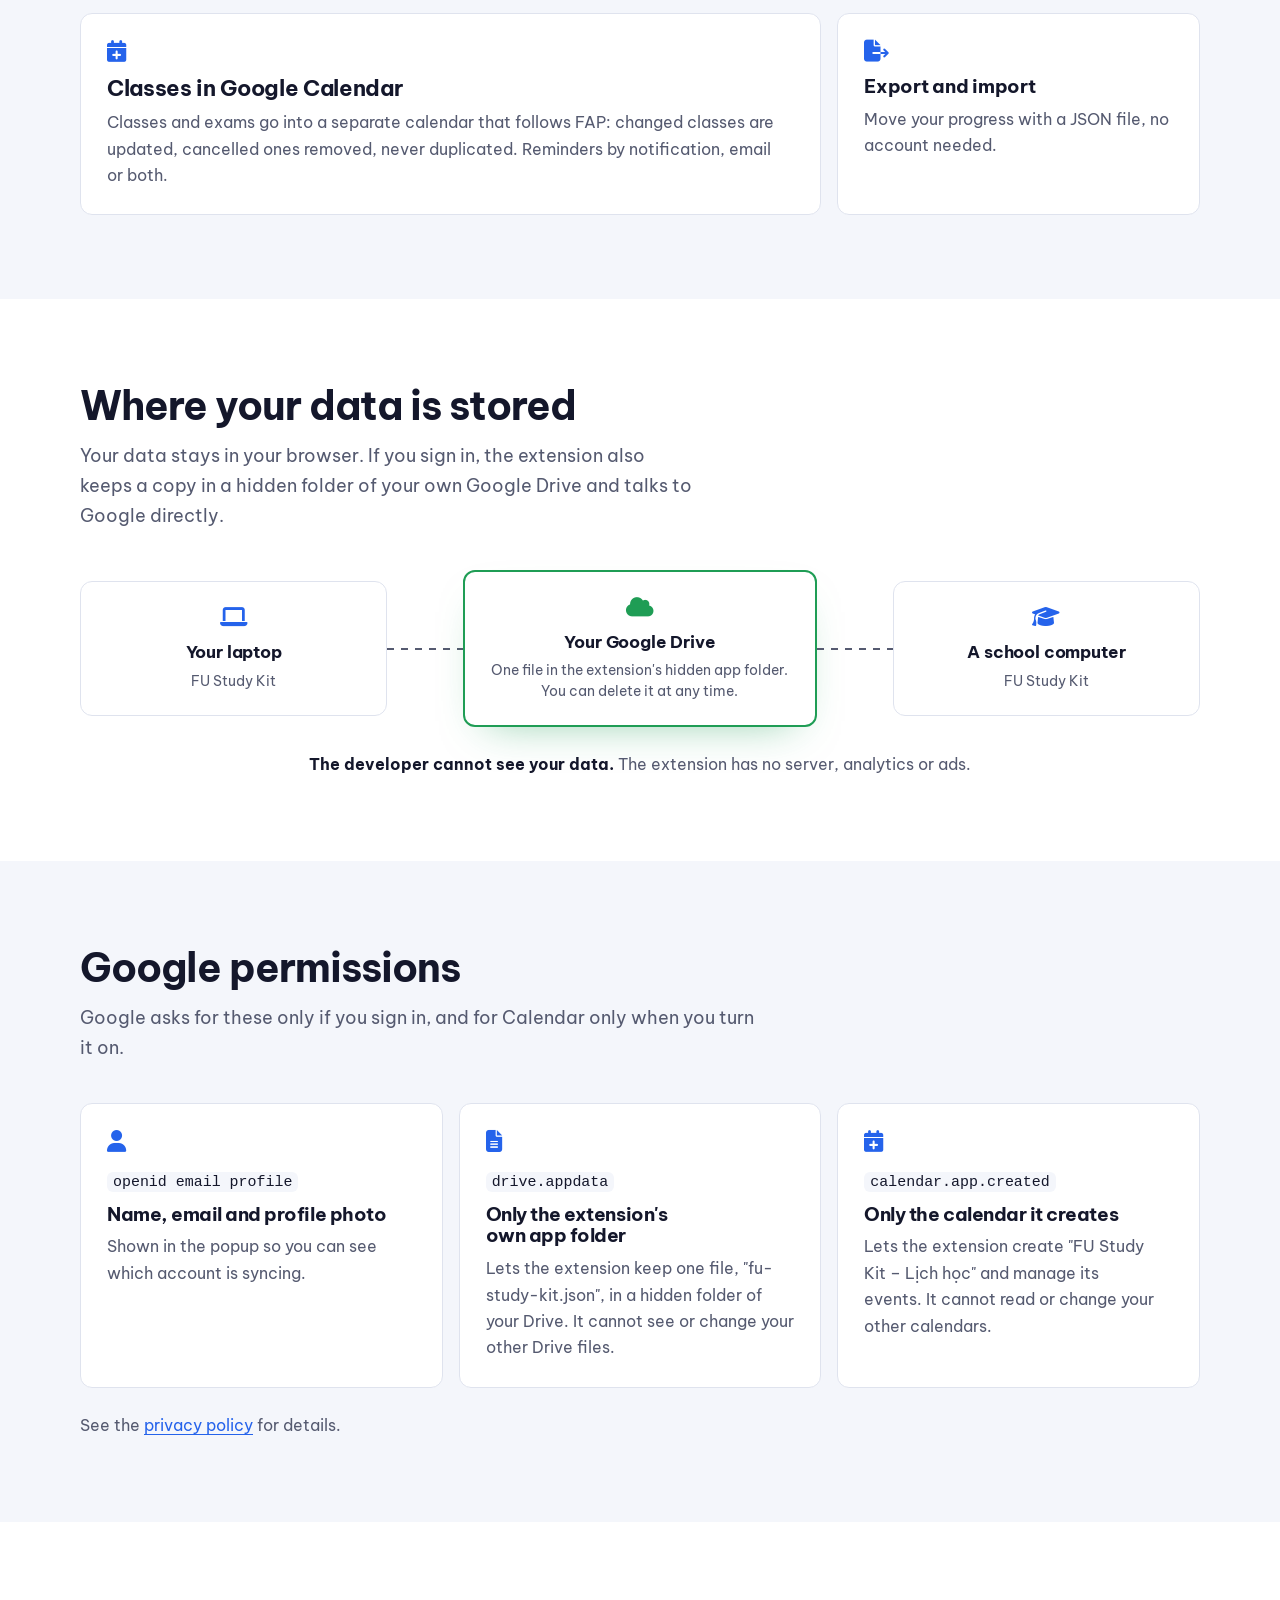
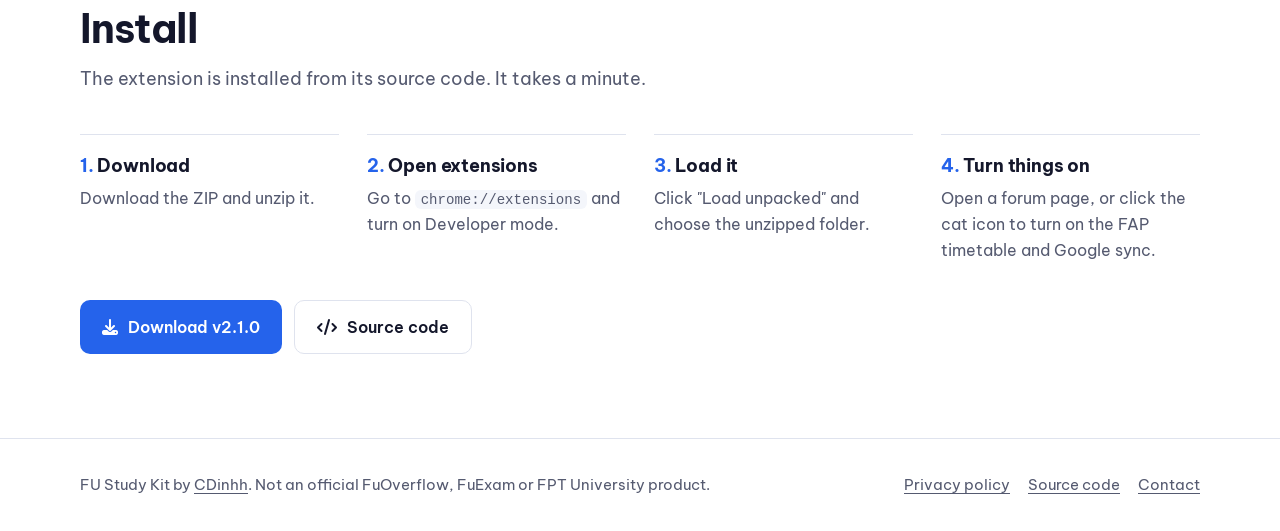
==== commit 900c7c6c: "Release 2.1.0: point the site's download at the v2.1.0 tag" ====
--- a/docs/index.html
+++ b/docs/index.html
@@ -225,7 +225,7 @@
                     <li><b>Turn things on</b>Open a forum page, or click the cat icon to turn on the FAP timetable and Google sync.</li>
                 </ol>
                 <div class="steps-cta cta">
-                    <a class="btn btn-primary" href="https://github.com/CDinhh/Extension-FU-Study-Kit/archive/refs/heads/main.zip"><i class="fa-solid fa-download" aria-hidden="true"></i>Download ZIP</a>
+                    <a class="btn btn-primary" href="https://github.com/CDinhh/Extension-FU-Study-Kit/archive/refs/tags/v2.1.0.zip"><i class="fa-solid fa-download" aria-hidden="true"></i>Download v2.1.0</a>
                     <a class="btn btn-ghost" href="https://github.com/CDinhh/Extension-FU-Study-Kit"><i class="fa-solid fa-code" aria-hidden="true"></i>Source code</a>
                 </div>
             </div>
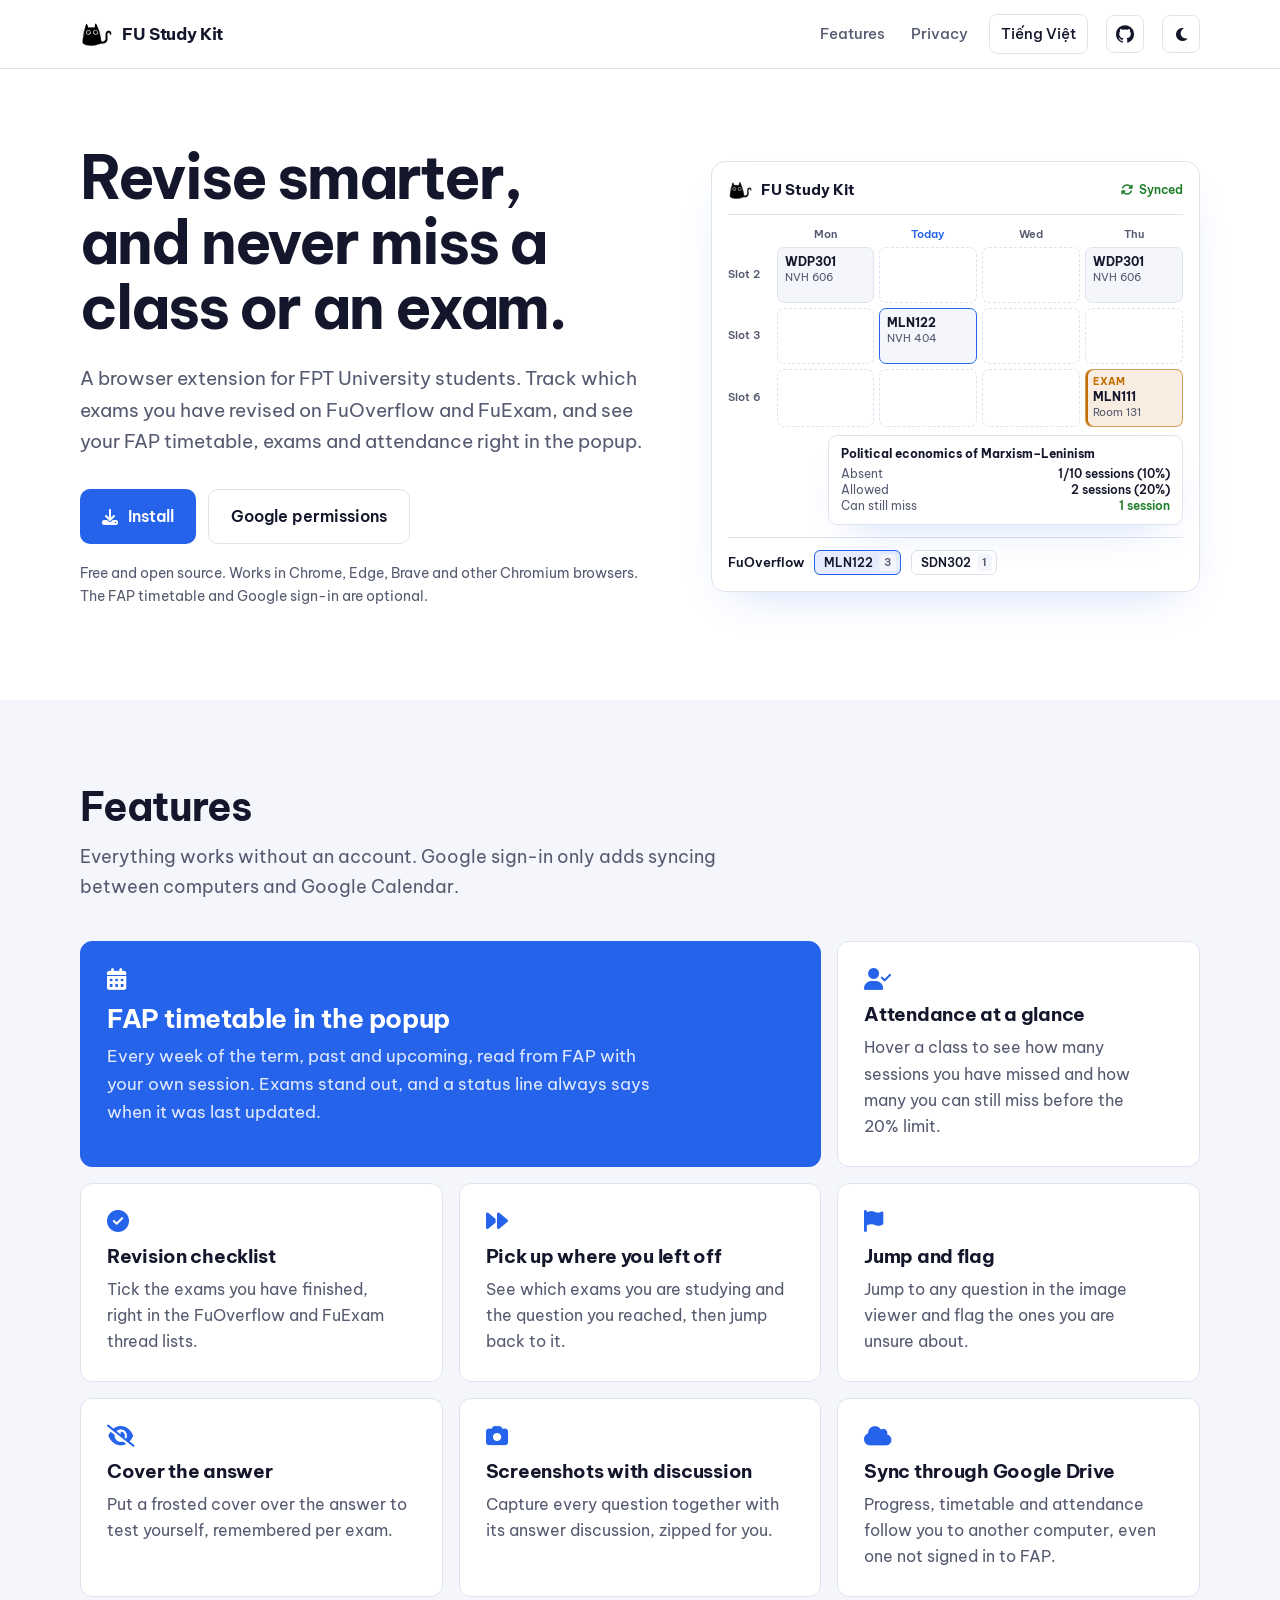
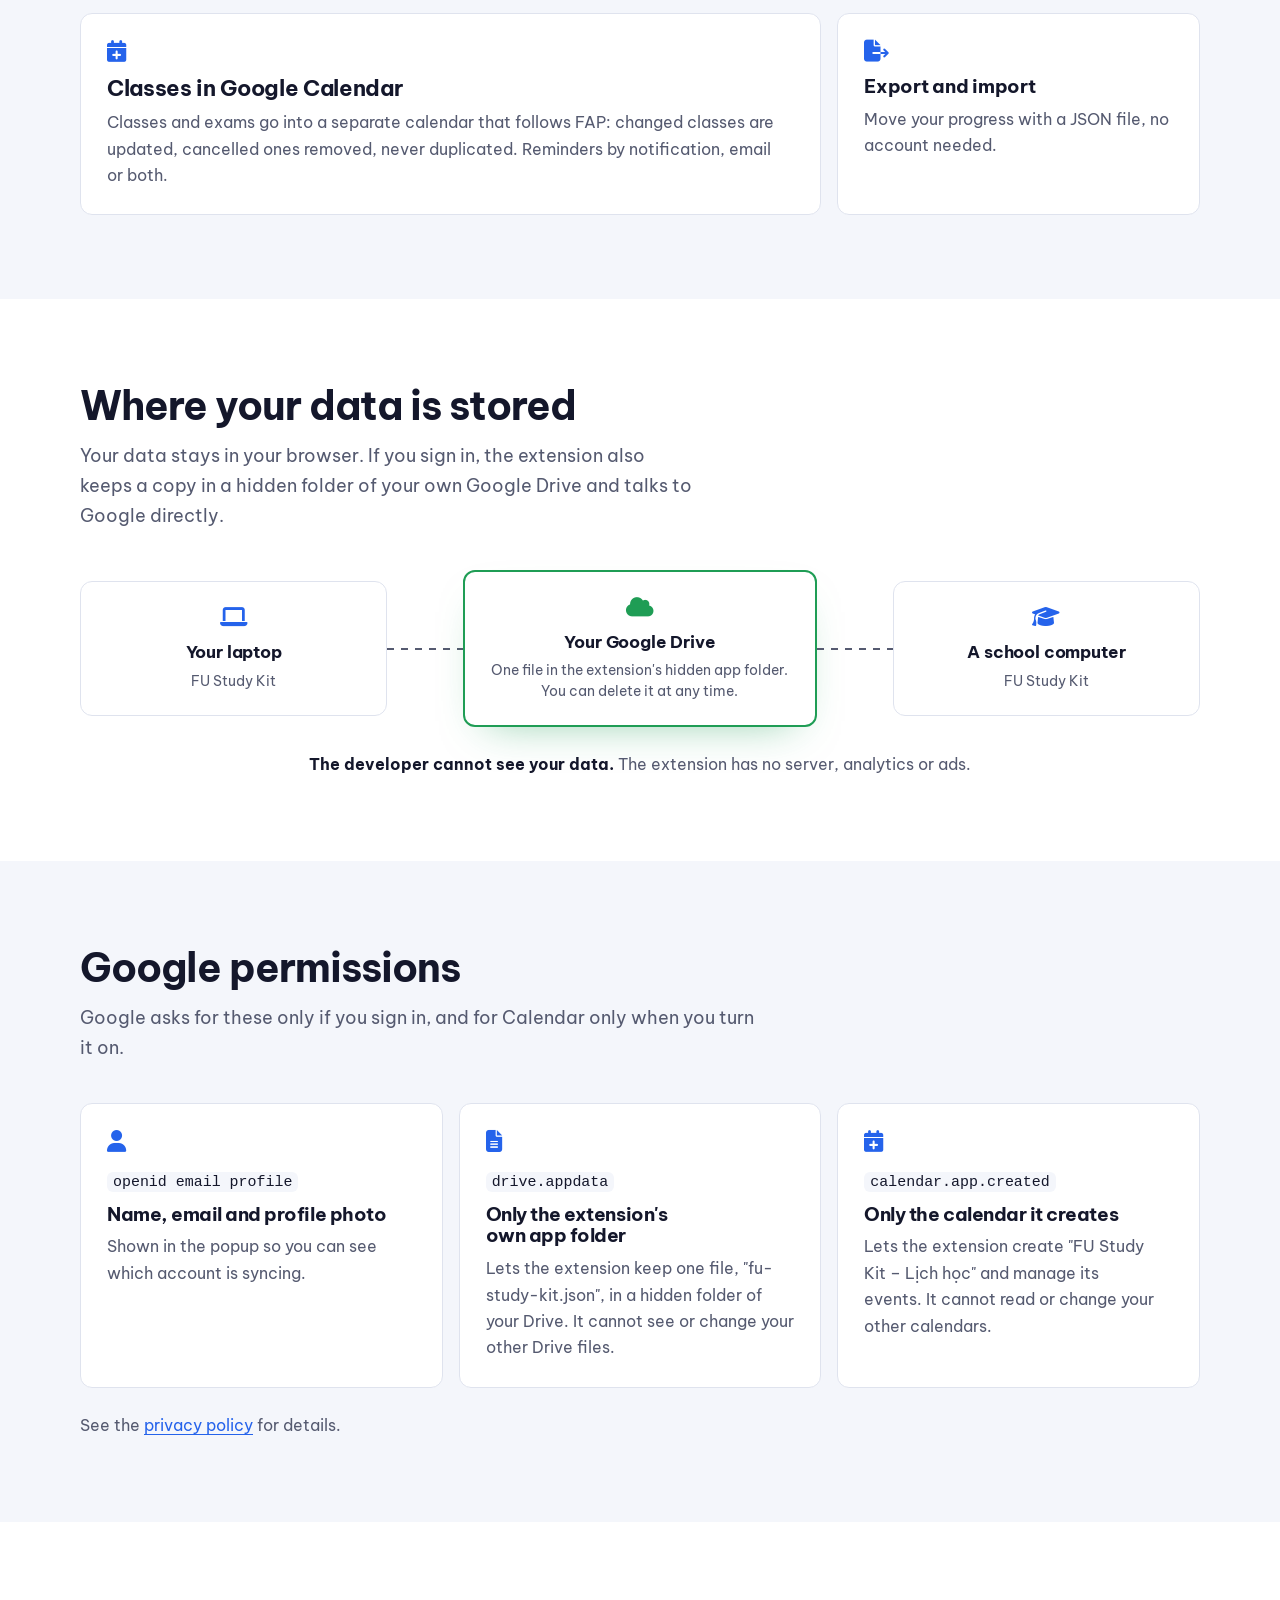
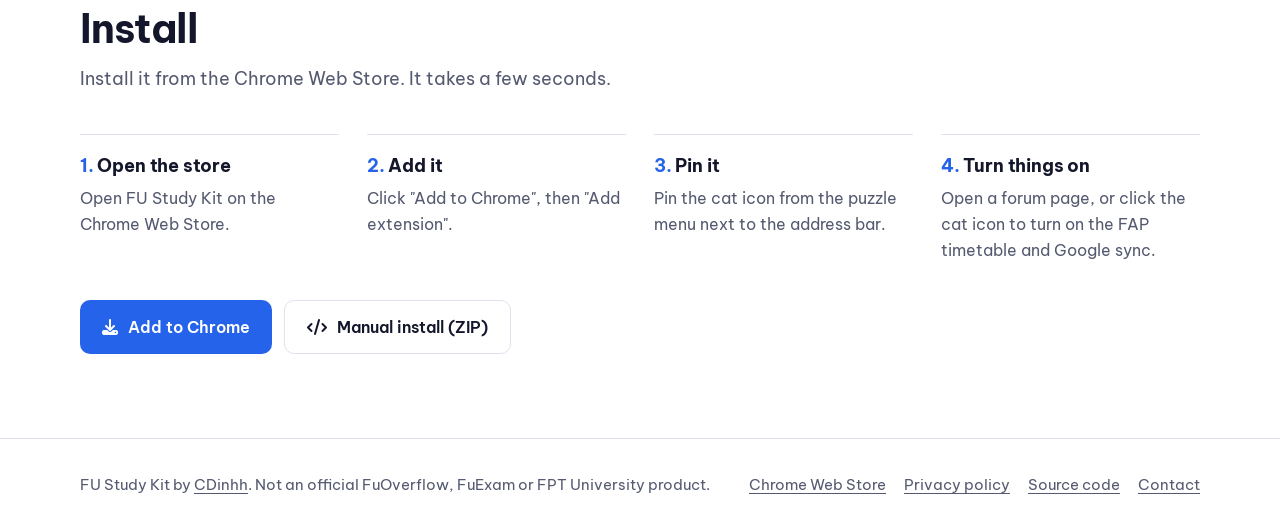
==== commit df1e32be: "Point the READMEs, site and privacy pages to the Chrome Web Store listing" ====
--- a/docs/index.html
+++ b/docs/index.html
@@ -4,6 +4,7 @@
 <head>
     <meta charset="UTF-8">
     <meta name="viewport" content="width=device-width, initial-scale=1">
+    <meta name="google-site-verification" content="4THz7EFTzZwPEtGQkziAWZdnXijk4Wt-ieP6y3-kEX8">
     <title>FU Study Kit</title>
     <meta name="description" content="A free, open source browser extension for FPT University students: track exam revision on FuOverflow and FuExam, and see your FAP timetable, exams and attendance in the popup.">
     <link rel="canonical" href="https://cdinhh.github.io/Extension-FU-Study-Kit/">
@@ -216,17 +217,17 @@
             <div class="wrap">
                 <div class="section-head in">
                     <h2>Install</h2>
-                    <p>The extension is installed from its source code. It takes a minute.</p>
+                    <p>Install it from the Chrome Web Store. It takes a few seconds.</p>
                 </div>
                 <ol class="steps in">
-                    <li><b>Download</b>Download the ZIP and unzip it.</li>
-                    <li><b>Open extensions</b>Go to <code>chrome://extensions</code> and turn on Developer mode.</li>
-                    <li><b>Load it</b>Click "Load unpacked" and choose the unzipped folder.</li>
+                    <li><b>Open the store</b>Open FU Study Kit on the Chrome Web Store.</li>
+                    <li><b>Add it</b>Click "Add to Chrome", then "Add extension".</li>
+                    <li><b>Pin it</b>Pin the cat icon from the puzzle menu next to the address bar.</li>
                     <li><b>Turn things on</b>Open a forum page, or click the cat icon to turn on the FAP timetable and Google sync.</li>
                 </ol>
                 <div class="steps-cta cta">
-                    <a class="btn btn-primary" href="https://github.com/CDinhh/Extension-FU-Study-Kit/archive/refs/tags/v2.1.0.zip"><i class="fa-solid fa-download" aria-hidden="true"></i>Download v2.1.0</a>
-                    <a class="btn btn-ghost" href="https://github.com/CDinhh/Extension-FU-Study-Kit"><i class="fa-solid fa-code" aria-hidden="true"></i>Source code</a>
+                    <a class="btn btn-primary" href="https://chromewebstore.google.com/detail/galbpjelfcjibchlldbobcghedbccoke"><i class="fa-solid fa-download" aria-hidden="true"></i>Add to Chrome</a>
+                    <a class="btn btn-ghost" href="https://github.com/CDinhh/Extension-FU-Study-Kit/releases/latest"><i class="fa-solid fa-code" aria-hidden="true"></i>Manual install (ZIP)</a>
                 </div>
             </div>
         </section>
@@ -236,6 +237,7 @@
         <div class="wrap">
             <span>FU Study Kit by <a href="https://github.com/CDinhh">CDinhh</a>. Not an official FuOverflow, FuExam or FPT University product.</span>
             <nav aria-label="Footer">
+                <a href="https://chromewebstore.google.com/detail/galbpjelfcjibchlldbobcghedbccoke">Chrome Web Store</a>
                 <a href="privacy.html">Privacy policy</a>
                 <a href="https://github.com/CDinhh/Extension-FU-Study-Kit">Source code</a>
                 <a href="https://github.com/CDinhh/Extension-FU-Study-Kit/issues">Contact</a>
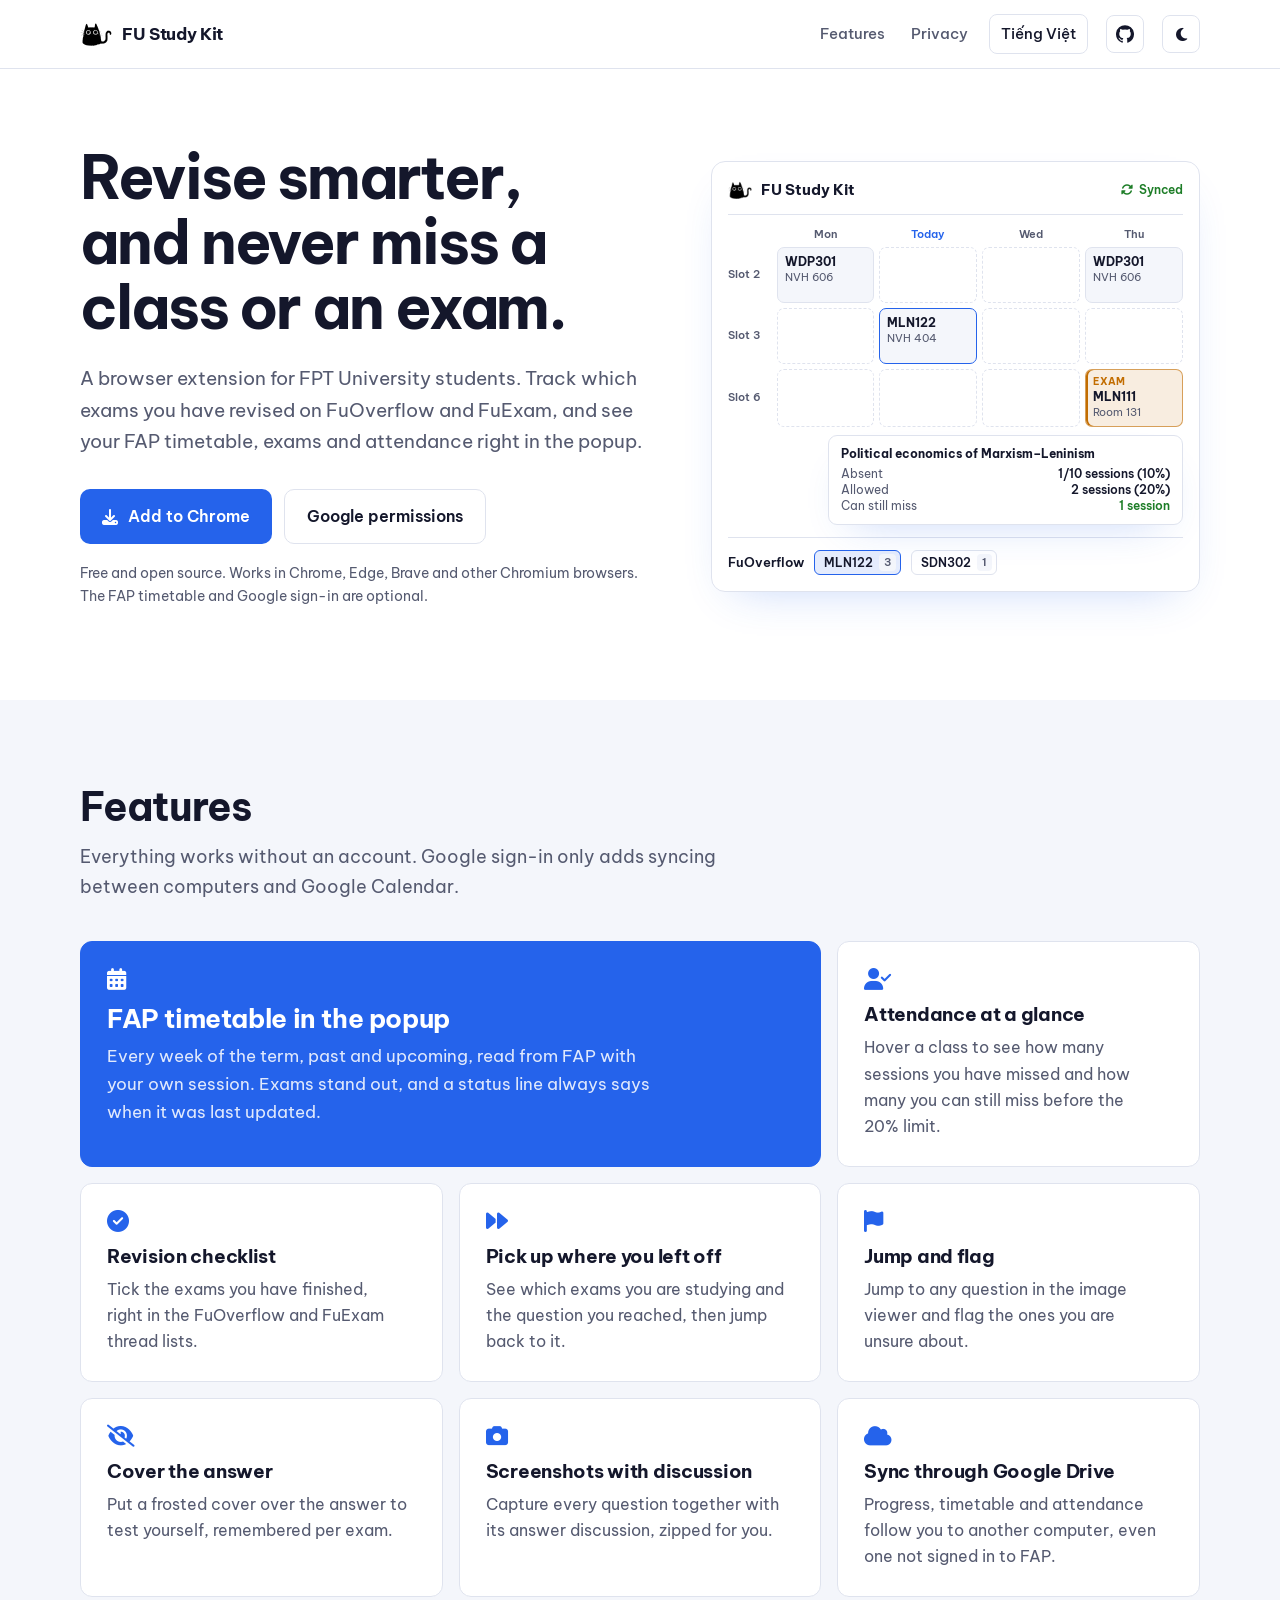
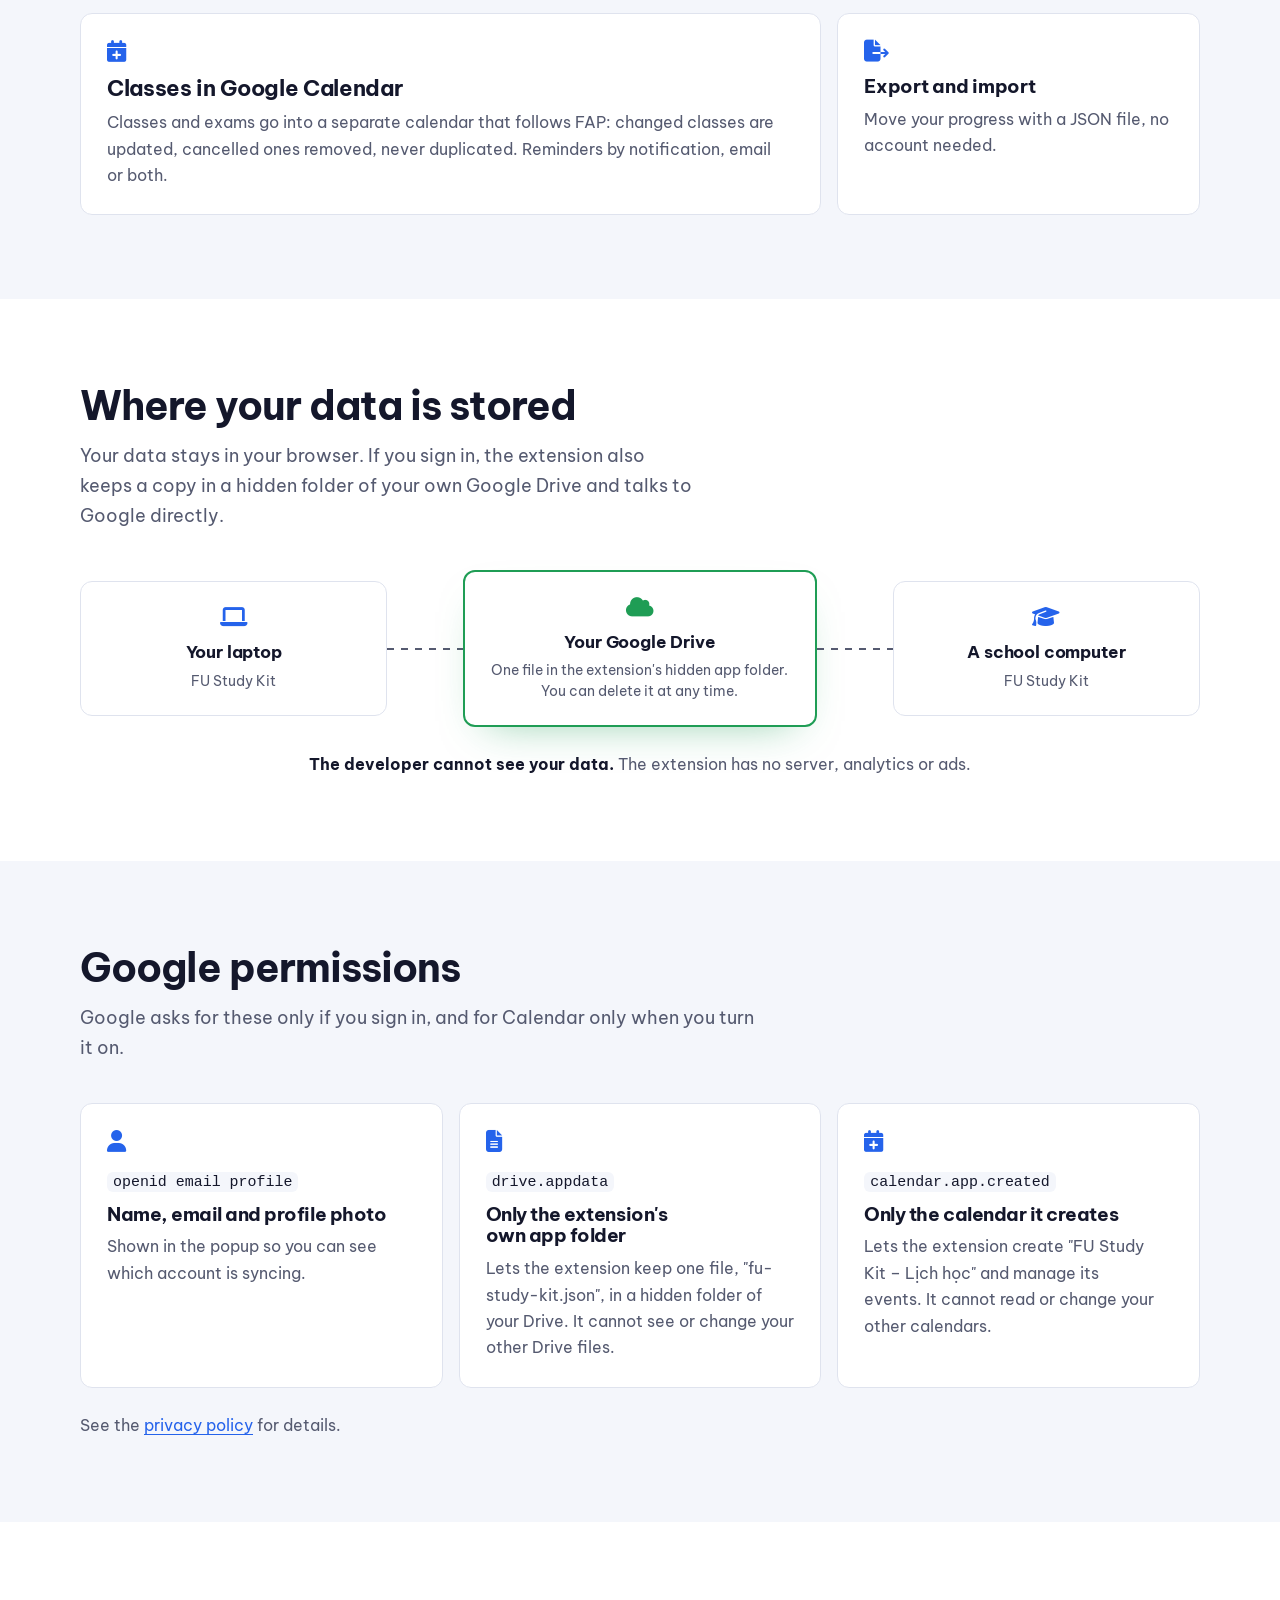
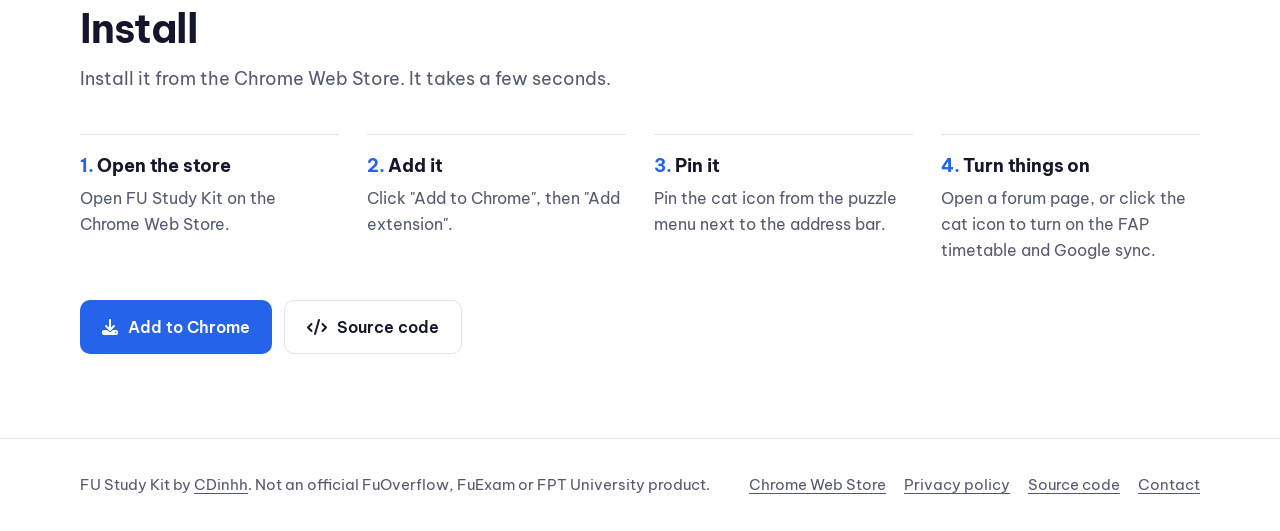
==== commit 50f2a22f: "Merge branch 'docs/store-launch'" ====
--- a/docs/index.html
+++ b/docs/index.html
@@ -44,7 +44,7 @@
                     <h1>Revise smarter, and never miss a class or an exam.</h1>
                     <p class="lede">A browser extension for FPT University students. Track which exams you have revised on FuOverflow and FuExam, and see your FAP timetable, exams and attendance right in the popup.</p>
                     <div class="cta">
-                        <a class="btn btn-primary" href="#install"><i class="fa-solid fa-download" aria-hidden="true"></i>Install</a>
+                        <a class="btn btn-primary" href="https://chromewebstore.google.com/detail/galbpjelfcjibchlldbobcghedbccoke"><i class="fa-solid fa-download" aria-hidden="true"></i>Add to Chrome</a>
                         <a class="btn btn-ghost" href="#permissions">Google permissions</a>
                     </div>
                     <p class="fine">Free and open source. Works in Chrome, Edge, Brave and other Chromium browsers. The FAP timetable and Google sign-in are optional.</p>
@@ -227,7 +227,7 @@
                 </ol>
                 <div class="steps-cta cta">
                     <a class="btn btn-primary" href="https://chromewebstore.google.com/detail/galbpjelfcjibchlldbobcghedbccoke"><i class="fa-solid fa-download" aria-hidden="true"></i>Add to Chrome</a>
-                    <a class="btn btn-ghost" href="https://github.com/CDinhh/Extension-FU-Study-Kit/releases/latest"><i class="fa-solid fa-code" aria-hidden="true"></i>Manual install (ZIP)</a>
+                    <a class="btn btn-ghost" href="https://github.com/CDinhh/Extension-FU-Study-Kit"><i class="fa-solid fa-code" aria-hidden="true"></i>Source code</a>
                 </div>
             </div>
         </section>
